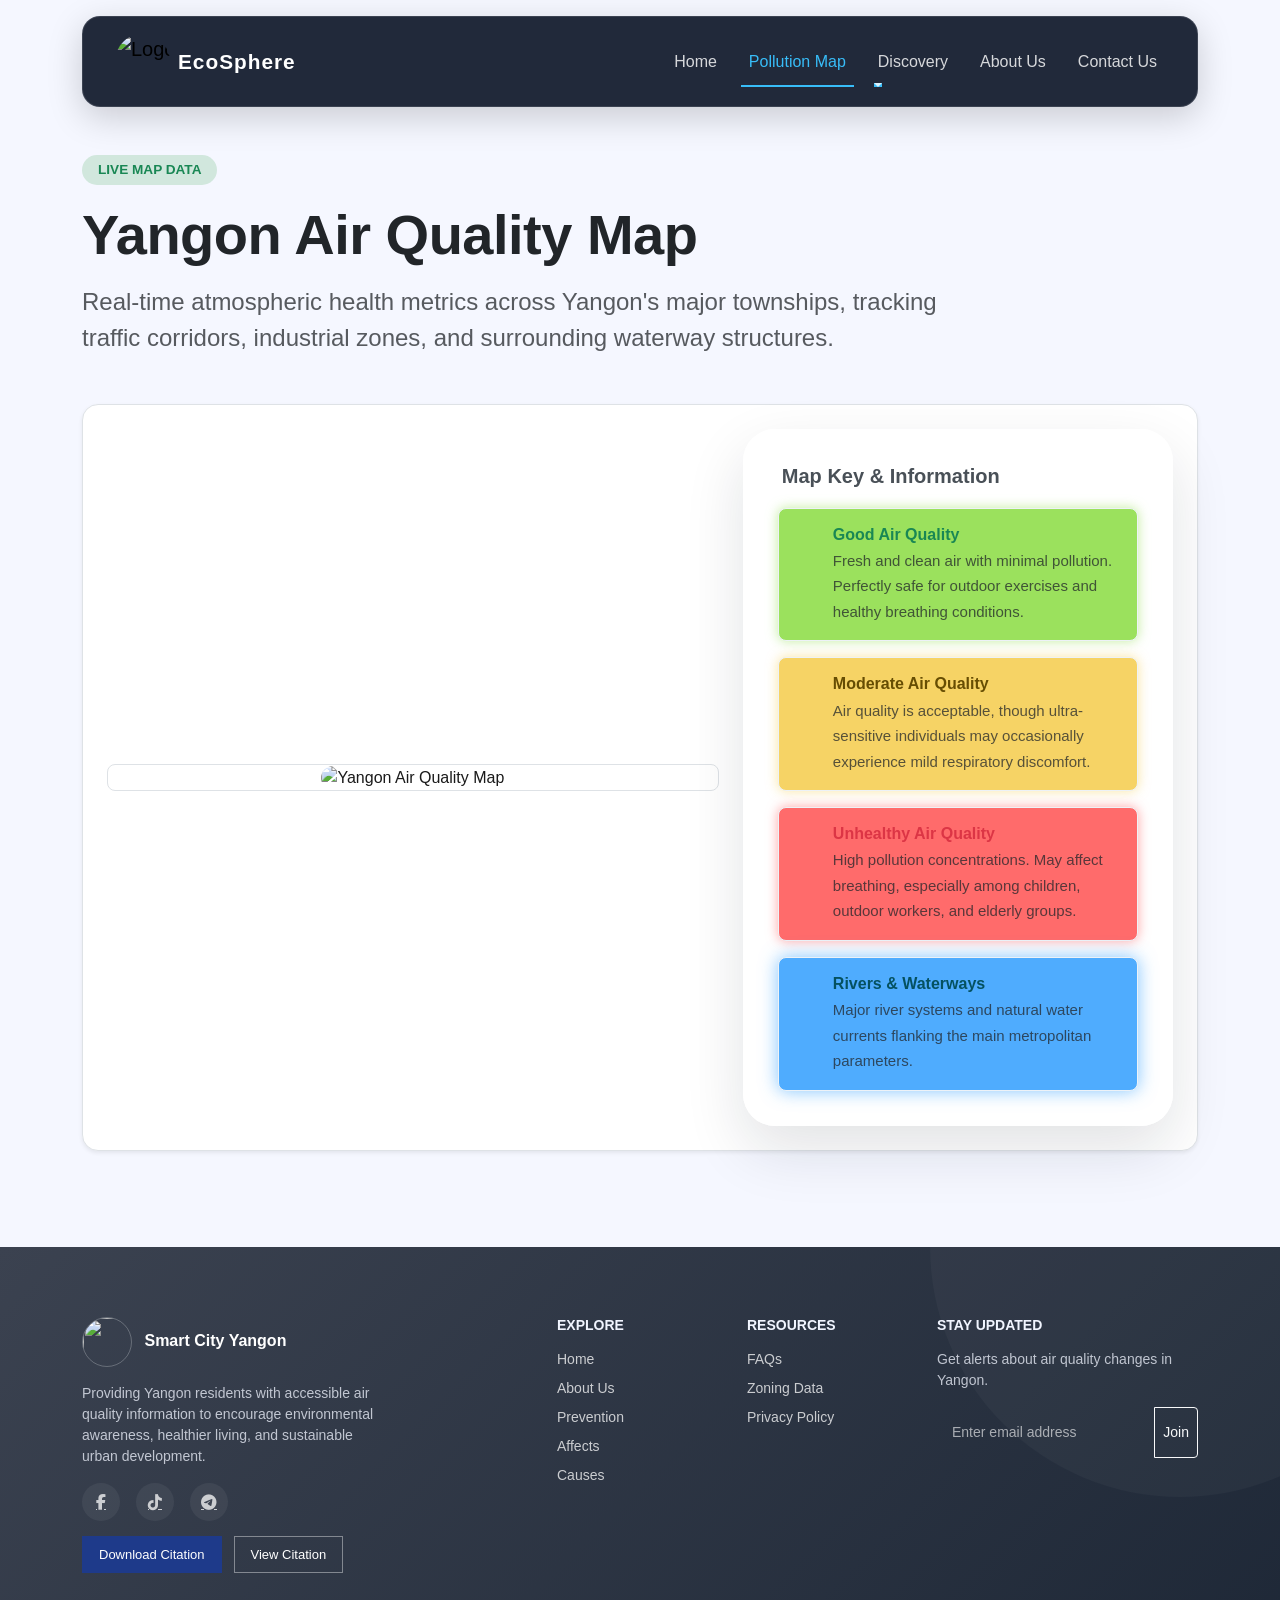
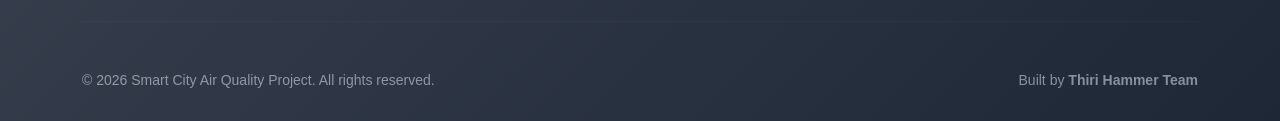
==== map.html @ 5e4a5c94 "Create map.html" ====
<!doctype html>
<html lang="en">
<head>
  <meta charset="UTF-8">
  <meta name="viewport" content="width=device-width, initial-scale=1.0">

  <title>Yangon Air Quality Map</title>

  <!-- Bootstrap CSS -->
  <link href="https://cdn.jsdelivr.net/npm/bootstrap@5.3.3/dist/css/bootstrap.min.css" rel="stylesheet">

  <!-- Font Awesome -->
  <link rel="stylesheet" href="https://cdnjs.cloudflare.com/ajax/libs/font-awesome/6.5.1/css/all.min.css">

  <!-- Your CSS -->
  <link rel="stylesheet" href="style.css">
</head>

<body>

<div class="container mt-3 nav-wrapper">
    <nav class="navbar navbar-expand-lg custom-nav">
        <div class="container-fluid">

            <!-- LOGO + NAME -->
            <a class="navbar-brand d-flex align-items-center gap-2" href="index.html">
                <img src="media/logo.jpg" class="rounded-logo" alt="Logo">
                <span class="brand-name">EcoSphere</span>
            </a>

            <!-- MOBILE BUTTON -->
            <button class="navbar-toggler border-0 shadow-none"
                    type="button"
                    data-bs-toggle="offcanvas"
                    data-bs-target="#mobileMenu">
                <span class="navbar-toggler-icon"></span>
            </button>

            <!-- DESKTOP MENU -->
            <div class="collapse navbar-collapse" id="desktopMenu">
                <ul class="navbar-nav ms-auto align-items-center gap-3">

                    <li class="nav-item">
                        <a class="nav-link" href="index.html">Home</a>
                    </li>

                    <li class="nav-item">
                        <a class="nav-link active" href="map.html">Pollution Map</a>
                    </li>

                    <li class="nav-item dropdown">
                        <a class="nav-link dropdown-toggle"
                           href="#"
                           role="button"
                           data-bs-toggle="dropdown">
                            Discovery
                        </a>

                        <ul class="dropdown-menu">
                            <li><a class="dropdown-item" href="causes.html">Causes</a></li>
                            <li><a class="dropdown-item" href="prevention.html">Prevention</a></li>
                            <li><a class="dropdown-item" href="affects.html">Affects</a></li>
                        </ul>
                    </li>

                    <li class="nav-item">
                        <a class="nav-link" href="about.html">About Us</a>
                    </li>

                    <li class="nav-item">
                        <a class="nav-link" href="contact.html">Contact Us</a>
                    </li>

                </ul>
            </div>
        </div>
    </nav>
</div>

<div class="offcanvas offcanvas-end"
     data-bs-scroll="true"
     tabindex="-1"
     id="mobileMenu"
     aria-labelledby="mobileMenuLabel">

    <!-- HEADER -->
    <div class="offcanvas-header">

        <div class="d-flex align-items-center gap-2">

            <img src="media/logo.jpg"
                 class="rounded-logo"
                 style="width:42px;height:42px;"
                 alt="Logo">

            <h5 class="offcanvas-title text-white mb-0"
                id="mobileMenuLabel">

                EcoSphere

            </h5>

        </div>

        <button type="button"
                class="btn-close btn-close-white shadow-none"
                data-bs-dismiss="offcanvas"
                aria-label="Close">
        </button>

    </div>

    <!-- BODY -->
    <div class="offcanvas-body">

        <ul class="navbar-nav gap-2">

            <li class="nav-item">
                <a class="nav-link" href="index.html">
                    Home
                </a>
            </li>

            <li class="nav-item">
                <a class="nav-link" href="map.html">
                    Pollution Map
                </a>
            </li>

            <!-- DROPDOWN -->
            <li class="nav-item dropdown">

                <a class="nav-link dropdown-toggle"
                   href="#"
                   role="button"
                   data-bs-toggle="dropdown"
                   data-bs-display="static"
                   aria-expanded="false">

                    Discovery

                </a>

                <ul class="dropdown-menu border-0 bg-transparent">

                    <li>
                        <a class="dropdown-item text-white-50"
                           href="causes.html">

                           Causes

                        </a>
                    </li>

                    <li>
                        <a class="dropdown-item text-white-50"
                           href="prevention.html">

                           Prevention

                        </a>
                    </li>

                    <li>
                        <a class="dropdown-item text-white-50"
                           href="affects.html">

                           Affects

                        </a>
                    </li>

                </ul>

            </li>

            <li class="nav-item">
                <a class="nav-link" href="about.html">
                    About Us
                </a>
            </li>

            <li class="nav-item">
                <a class="nav-link" href="contact.html">
                    Contact Us
                </a>
            </li>

        </ul>


    </div>

</div>

<section class="container py-5 fade-in-up">

  <!-- LEFT-ALIGNED & BIGGER PAGE TITLE ACCENTS -->
  <div class="text-start mb-5">
    <!-- Clean modern tracking status badge -->
    <span class="badge bg-success-subtle text-success px-3 py-2 rounded-pill mb-3 text-uppercase fw-semibold tracking-wider" style="font-size: 0.85rem;">
      Live Map Data
    </span>
    <!-- Font size increased using display-4 and extra bold classes -->
    <h1 class="fw-extrabold display-4 text-dark mb-3" style="letter-spacing: -0.5px;">
      Yangon Air Quality Map
    </h1>
    <!-- Text description size increased using fs-4 for high visual impact -->
    <p class="fs-4 text-muted" style="max-width: 900px; line-height: 1.5;">
      Real-time atmospheric health metrics across Yangon's major townships, tracking traffic corridors, industrial zones, and surrounding waterway structures.
    </p>
  </div>

  <!-- CONTAINER WRAPPER FOR MAP & LEGEND -->
  <div class="map-card-wrapper p-4 bg-white rounded-4 shadow-sm border">
    <div class="row align-items-center g-4">

      <!-- LEFT SIDE: MAP CONTAINER -->
      <div class="col-lg-7 text-center">
        <div class="image-map-container rounded-3 overflow-hidden border">
          <img src="media/MAP.jpg"
               usemap="#yangonmap"
               class="img-fluid map-image"
               alt="Yangon Air Quality Map">
        </div>
      </div>

      <!-- RIGHT SIDE: AQI STATUS CARDS -->
      <div class="col-lg-5">
        <div class="aqi-card-panel d-flex flex-column gap-3">
          
          <h5 class="fw-bold mb-1 text-dark-emphasis px-1">Map Key & Information</h5>
          
          <!-- GOOD STATUS CARD -->
          <div class="aqi-list-item good p-3 rounded-3 border d-flex gap-3">
            <span class="aqi-dot good-dot mt-1"></span>
            <div>
              <h6 class="fw-bold text-success mb-1">Good Air Quality</h6>
              <p class="mb-0 text-muted small">Fresh and clean air with minimal pollution. Perfectly safe for outdoor exercises and healthy breathing conditions.</p>
            </div>
          </div>

          <!-- MODERATE STATUS CARD -->
          <div class="aqi-list-item moderate p-3 rounded-3 border d-flex gap-3">
            <span class="aqi-dot moderate-dot mt-1"></span>
            <div>
              <h6 class="fw-bold text-warning-emphasis mb-1">Moderate Air Quality</h6>
              <p class="mb-0 text-muted small">Air quality is acceptable, though ultra-sensitive individuals may occasionally experience mild respiratory discomfort.</p>
            </div>
          </div>

          <!-- UNHEALTHY STATUS CARD -->
          <div class="aqi-list-item unhealthy p-3 rounded-3 border d-flex gap-3">
            <span class="aqi-dot unhealthy-dot mt-1"></span>
            <div>
              <h6 class="fw-bold text-danger mb-1">Unhealthy Air Quality</h6>
              <p class="mb-0 text-muted small">High pollution concentrations. May affect breathing, especially among children, outdoor workers, and elderly groups.</p>
            </div>
          </div>

          <!-- RIVERS / WATERWAYS STATUS CARD -->
          <div class="aqi-list-item water p-3 rounded-3 border d-flex gap-3">
            <span class="aqi-dot river-dot mt-1"></span>
            <div>
              <h6 class="fw-bold text-info-emphasis mb-1">Rivers & Waterways</h6>
              <p class="mb-0 text-muted small">Major river systems and natural water currents flanking the main metropolitan parameters.</p>
            </div>
          </div>

        </div>
      </div>

    </div>
  </div>

</section>
<footer id="footer" class="custom-footer mt-5">

<div class="container">

<div class="row gy-4">

<div class="col-lg-4 col-md-12 text-center text-lg-start">

<a class="navbar-brand d-block mb-3" href="index.html">

<img src="media/logo.jpg" class="rounded-logo border border-light border-opacity-25" style="width: 50px; height: 50px;">

<span class="ms-2 fw-bold text-white">Smart City Yangon</span>

</a>

<p class="small opacity-75 pe-lg-5">

Providing Yangon residents with accessible air quality information to encourage environmental awareness, healthier living, and sustainable urban development.

</p>

<div class="footer-socials d-flex gap-3 justify-content-center justify-content-lg-start mt-3">

<a href="https://www.facebook.com/share/181xZYCWML/?mibextid=wwXIfr" class="text-white opacity-75">
<i class="fa-brands fa-facebook-f"></i>
</a>

<a href="https://www.tiktok.com/@greenwaveprojectpbl?_r=1&_t=ZS-96brNTNGCgf" class="text-white opacity-75">
<i class="fa-brands fa-tiktok"></i>
</a>

<a href="https://web.telegram.org/k/" class="text-white opacity-75">
<i class="fa-brands fa-telegram"></i>
</a>

</div>

</div>



<div class="col-6 col-lg-2 offset-lg-1">

<h6 class="fw-bold mb-3 text-uppercase small">Explore</h6>

<ul class="list-unstyled small opacity-75">

<li class="mb-2"><a href="index.html" class="text-decoration-none text-white">Home</a></li>

<li class="mb-2"><a href="about.html" class="text-decoration-none text-white">About Us</a></li>

<li class="mb-2"><a href="prevention.html" class="text-decoration-none text-white">Prevention</a></li>

<li class="mb-2"><a href="affects.html" class="text-decoration-none text-white">Affects</a></li>

<li class="mb-2"><a href="causes.html" class="text-decoration-none text-white">Causes</a></li>

</ul>

</div>



<div class="col-6 col-lg-2">

<h6 class="fw-bold mb-3 text-uppercase small">Resources</h6>

<ul class="list-unstyled small opacity-75">

<li class="mb-2"><a href="faqs.html" class="text-decoration-none text-white">FAQs</a></li>

<li class="mb-2"><a href="map.html" class="text-decoration-none text-white">Zoning Data</a></li>

<li class="mb-2"><a href="privacy.html" class="text-decoration-none text-white">Privacy Policy</a></li>

</ul>

</div>



<div class="col-lg-3 col-md-12">

<h6 class="fw-bold mb-3 text-uppercase small">Stay Updated</h6>

<p class="small opacity-75">Get alerts about air quality changes in Yangon.</p>


<form action="contact.html" method="GET">

<div class="input-group mb-3">

<input type="email"

name="userEmail"

class="form-control form-control-sm bg-transparent border-light border-opacity-25 text-white"

placeholder="Enter email address"

required>

<button class="btn btn-outline-light btn-sm" type="submit">Join</button>

</div>

</form>

</div>

</div>

<div class="citation-container">
    <!-- Option 1: Forces the file to download -->
    <a href="media/Document 1.docx" download class="btn-citation download-btn">
        Download Citation
    </a>
    
    <!-- Option 2: Opens the file to view online -->
    <a href="https://edusn-my.sharepoint.com/:w:/g/personal/thirihaymann_edusnschool_co_uk/IQCx-lve096ISLrrx7c4MkwNATe3js4er93nj6ka3yqateQ?e=VedTvq" target="_blank" class="btn-citation view-btn">
        View Citation
    </a>
</div>

<hr class="my-5 border-light border-opacity-10">



<div class="row align-items-center">

<div class="col-md-6 text-center text-md-start">

<p class="small mb-0 opacity-50">© 2026 Smart City Air Quality Project. All rights reserved.</p>

</div>

<div class="col-md-6 text-center text-md-end">

<p class="small mb-0 opacity-50">Built by <span class="fw-bold">Thiri Hammer Team</span></p>

</div>

</div>

</div>

</footer>
<script src="https://cdn.jsdelivr.net/npm/bootstrap@5.3.3/dist/js/bootstrap.bundle.min.js"></script>

</body>
</html>
---- style.css ----
*{
    margin:0;
    padding:0;
    box-sizing:border-box;
}

html{
    scroll-behavior:smooth;
}

body{
    background:
    radial-gradient(circle at top right, rgba(82,120,255,0.12), transparent 30%),
    radial-gradient(circle at bottom left, rgba(77,255,160,0.08), transparent 30%),
    #dfe9f3;

    font-family:'Poppins',sans-serif;
    color:#1A1A1A;
    overflow-x:hidden;
    position:relative;
}

body::before{
    content:'';
    position:fixed;
    inset:0;
    background:url('https://www.transparenttextures.com/patterns/foggy-birds.png');
    opacity:0.12;
    pointer-events:none;
    z-index:-1;
}

section{
    padding:80px 0;
}


.rounded-logo{
    width:60px;
    height:60px;
    border-radius:50%;
    object-fit:cover;
}

.custom-nav{
    background:rgba(42,48,60,0.78);
    backdrop-filter:blur(18px);
    border-radius:20px;
    padding:12px 24px;
    border:1px solid rgba(255,255,255,0.08);

    position:sticky;
    top:15px;
    z-index:999;

    box-shadow:0 10px 40px rgba(0,0,0,0.12);
}

.custom-nav .nav-link{
    color:#f1f5ff;
    font-weight:500;
    transition:0.3s;
}

.custom-nav .nav-link:hover{
    color:#9cc9ff;
}

.custom-nav .nav-link.active{
    color:white;
}

.navbar-toggler{
    background:white;
    border-radius:10px;
    padding:8px 12px;
}

.offcanvas{
    background:#232b36;
    color:white;
}

.dropdown-menu{
    background:rgba(6, 7, 49, 0.685);
    border:none;
    border-radius:18px;
    padding:10px;
    box-shadow:0 15px 40px rgb(3, 18, 49);
}

.dropdown-item{
    border-radius:12px;
    padding:10px 15px;
    transition:0.3s;
}

.dropdown-item:hover{
    background:darkblue;
}


.hero-split{
    min-height:90vh;
    display:flex;
    align-items:center;
}

.hero-content-area h1{
    font-size:4.5rem;
    line-height:1.1;
    color:#1d2736;
}

.hero-content-area .lead{
    font-size:1.1rem;
}

.hero-image-wrapper{
    position:relative;
}

.hero-image-wrapper::before{
    content:'';
    position:absolute;
    inset:-20px;
    background:linear-gradient(135deg,#0d3664,#5B5E73);
    border-radius:40px;
    filter:blur(50px);
    opacity:0.25;
    z-index:-1;
}

.thiri{
    border-radius:35px;
    box-shadow:0 25px 60px rgba(0,0,0,0.18);
    transition:0.5s ease;
}

.thiri:hover{
    transform:translateY(-8px) scale(1.02);
}

.hero-icons i{
    background:white;
    padding:15px;
    border-radius:50%;
    font-size:1.3rem;
    box-shadow:0 10px 25px rgba(0,0,0,0.08);
    transition:0.3s;
}

.hero-icons i:hover{
    transform:translateY(-8px);
    color:#0d3664;
}


.btn-dark-green,
.btn-green{
    background:linear-gradient(135deg,#0d3664,#1759a3);
    color:white;
    border:none;
    border-radius:50px;
    padding:13px 35px;
    font-weight:600;
    transition:0.3s;
}

.btn-dark-green:hover,
.btn-green:hover{
    transform:translateY(-4px);
    box-shadow:0 12px 25px rgba(13,54,100,0.3);
    color:white;
}


.inspo-card,
.aesthetic-card,
.custom-card,
.measure-card{
    background:rgba(255,255,255,0.78);
    backdrop-filter:blur(15px);
    border-radius:30px;
    overflow:hidden;
    transition:0.4s ease;
    height:100%;
    border:1px solid rgba(255,255,255,0.2);
}

.inspo-card:hover,
.aesthetic-card:hover,
.custom-card:hover,
.measure-card:hover{
    transform:translateY(-10px);
    box-shadow:0 20px 50px rgba(0,0,0,0.12);
}

.inspo-card img,
.card-img-top,
.measure-card img{
    width:100%;
    height:260px;
    object-fit:cover;
}


.card-img-container{
    overflow:hidden;
    height:240px;
    position:relative;
}

.card-img-container img{
    width:100%;
    height:100%;
    object-fit:cover;
    transition:0.5s;
}

.card-hover-effect:hover img{
    transform:scale(1.08);
}

.card-badge{
    position:absolute;
    top:15px;
    left:15px;
    background:#0d3664;
    color:white;
    padding:7px 16px;
    border-radius:50px;
    font-size:0.8rem;
}

.theme-card-featured{
    background:linear-gradient(135deg,#3f4655,#0d3664);
    color:white;
    border-radius:35px;
}

.feature-icon-box{
    width:90px;
    height:90px;
    border-radius:50%;
    background:rgba(255,255,255,0.1);
    display:flex;
    align-items:center;
    justify-content:center;
    backdrop-filter:blur(10px);
}


.team-section{

    background-size:cover;
    background-position:center;
    border-radius:40px;
    margin:40px;
}

.team-split-wrapper{
    display:grid;
    grid-template-columns:1fr 1fr;
    gap:30px;
}

.team-pair{
    padding:40px 20px;
    border-radius:35px;
}

.pair-grey{
    background:rgba(255,255,255,0.08);
}

.pair-blue{
    background:rgba(13,54,100,0.35);
}

.team-member{
    transition:0.3s;
}

.team-member:hover{
    transform:translateY(-10px);
}



.member-img{
    width:180px;
    height:180px;
    border-radius:50%;
    object-fit:cover;
    margin-bottom:20px;
    border:5px solid rgba(255,255,255,0.2);
    box-shadow:0 15px 30px rgba(0,0,0,0.25);
}


.hero{
    text-align:center;
    padding:130px 20px;
    background-size:cover;
    background-position:center;
    color:rgb(0, 0, 0);
}

.hero h1{
    font-size:4rem;
    font-weight:700;
}

.contact-box{
    margin-top:-90px;
}

.contact-box .container{
    background:rgba(255,255,255,0.85);
    backdrop-filter:blur(18px);
    padding:50px;
    border-radius:40px;
    box-shadow:0 20px 50px rgba(0,0,0,0.1);
}

.form-control{
    border:none;
    border-radius:18px;
    padding:15px;
    background:#f5f7fb;
}

.form-control:focus{
    box-shadow:0 0 0 3px rgba(13,54,100,0.12);
}

.newsletter,
.info-card{
    background:#1f2734;
    color:white;
    border-radius:30px;
    padding:30px;
    height:100%;
}


.modal-content{
    border:none;
    backdrop-filter:blur(15px);
    background:rgba(255,255,255,0.9);
}


.custom-footer{
    background:linear-gradient(135deg,#3b4250,#1d2736);
    color:#f1f5ff;
    padding:70px 0 30px;
    position:relative;
    overflow:hidden;
}

.custom-footer::before{
    content:'';
    position:absolute;
    width:500px;
    height:500px;
    background:rgba(255,255,255,0.03);
    border-radius:50%;
    top:-250px;
    right:-150px;
}

.custom-footer a{
    transition:0.3s;
}

.custom-footer a:hover{
    opacity:1 ;
    color:#9cc9ff;
}

/* =========================
   FOOTER LINK HOVER
========================= */

.custom-footer a {
  transition: all 0.3s ease;
}

.custom-footer a:hover {
  color: #8fd19e !important;
  opacity: 1 !important;
  transform: translateX(3px);
}

/* =========================
   SOCIAL ICON HOVER
========================= */

.footer-socials a {
  width: 38px;
  height: 38px;
  border-radius: 50%;
  display: flex;
  align-items: center;
  justify-content: center;
  background: rgba(255,255,255,0.08);
  transition: 0.3s ease;
}

.footer-socials a:hover {
  background: #198754;
  color: white !important;
  transform: translateY(-3px);
}

/* =========================
   EMAIL INPUT STYLING
========================= */

.custom-footer input.form-control {
  color: white !important;
  background: transparent;
}

.custom-footer input.form-control::placeholder {
  color: rgba(255,255,255,0.6);
}

.custom-footer input.form-control:focus {
  background: rgba(255,255,255,0.05);
  color: white !important;
  border-color: #198754;
  box-shadow: none;
}

/* =========================
   JOIN BUTTON HOVER
========================= */

.custom-footer .btn-outline-light {
  transition: 0.3s ease;
}

.custom-footer .btn-outline-light:hover {
  background: #198754;
  border-color: #198754;
  color: white;
}

.accordion-button{
    box-shadow:none ;
}

.accordion-button:not(.collapsed){
    background:#0d3664;
    color:rgb(15, 12, 165);
}


.tracking-widest{
    letter-spacing:4px;
    font-size:0.8rem;
    text-transform:uppercase;
}


@media(max-width:991px){

    .hero-content-area h1{
        font-size:3rem;
    }

    .team-split-wrapper{
        grid-template-columns:1fr;
    }

    .hero h1{
        font-size:2.8rem;
    }

    .team-section{
        margin:15px;
    }

    .contact-box .container{
        padding:30px;
    }
}

@media(max-width:768px){

    section{
        padding:60px 0;
    }

    .hero{
        padding:100px 20px;
    }

    .member-img{
        width:140px;
        height:140px;
    }

    .thiri{
        margin-top:30px;
    }
}

.custom-nav {
    position: sticky;
    top: 15px;
    z-index: 999;
    backdrop-filter: blur(14px);
}

.nav-link {
    position: relative;
}

.nav-link::after {
    content: '';
    position: absolute;
    left: 0;
    bottom: -4px;
    width: 0%;
    height: 2px;
    background: #9ad0ff;
    transition: 0.3s;
}

.nav-link:hover::after,
.nav-link.active::after {
    width: 100%;
}

body {
    background:
    radial-gradient(circle at top right, rgba(120,160,255,0.15), transparent 30%),
    radial-gradient(circle at bottom left, rgba(70,70,90,0.2), transparent 35%),
    #dfe9f3;
}
/* --- OFFCANVAS FIXES --- */


.offcanvas {
    background-color: #232b36 !important; 
    color: white !important;
    width: 300px !important;
    top: 0 !important;
    height: 100vh !important;
}

/* Ensure the 'Menu' title and links show up correctly */
.offcanvas-header {
    border-bottom: 1px solid rgba(255,255,255,0.1);
    padding: 20px;
}

.offcanvas-body .navbar-nav {
    flex-direction: column !important;
    align-items: flex-start !important; 
    gap: 15px;
}

.offcanvas-body .nav-link {
    color: white !important;
    width: 100%;
    padding: 10px 0 !important;
    border-bottom: 1px solid rgba(255,255,255,0.05);
}

@media (max-width: 991px) {
    .nav-link::after {
        display: none !important;
    }
}

/* Helper extensions for the enlarged title section */
.fw-extrabold {
    font-weight: 900 !important;
}

.letter-spacing-tight {
    letter-spacing: -0.03em; /* Snaps the bold headings closer together for a premium layout look */
}

/* Keeps your previous timeline/image rules completely intact below */
.fw-black { font-weight: 800 !important; }
.tracking-widest { letter-spacing: 0.15em; font-size: 0.7rem; }
.text-orange { color: #fd7e14 !important; }
.dot-warning { color: #ffc107; background-color: #ffc107; }
.dot-orange { color: #fd7e14; background-color: #fd7e14; }
.dot-danger { color: #dc3545; background-color: #dc3545; }
.object-fit-cover { object-fit: cover; }

.biological-timeline::before {
    content: '';
    position: absolute;
    top: 5px;
    left: 2px;
    height: calc(100% - 25px);
    width: 2px;
    background-color: #dee2e6;
    z-index: 1;
}
.timeline-event { padding-left: 20px; }
.event-dot {
    position: absolute;
    left: -19px;
    top: 4px;
    width: 12px;
    height: 12px;
    border-radius: 50%;
    border: 2px solid #ffffff;
    box-shadow: 0 0 0 2px currentColor;
    z-index: 3;
}
.transform-hover { transition: transform 0.4s cubic-bezier(0.165, 0.84, 0.44, 1), box-shadow 0.4s ease; }
.transform-hover:hover { transform: translateY(-6px); box-shadow: 0 20px 30px rgba(0, 0, 0, 0.12) !important; }
.mt-1\.5 { margin-top: 0.375rem !important; }


.solution-spy{
    top:120px;
}

.solution-spy .list-group-item{
    border:none;
    border-radius:18px;
    margin-bottom:10px;
    background:rgba(255,255,255,0.7);
    backdrop-filter:blur(12px);
    font-weight:600;
}

.solution-spy .active{
    background:#0d3664 !important;
    color:white !important;
}

.solution-card{
    border-radius:35px;
    overflow:hidden;
    background:rgba(255,255,255,0.82);
    backdrop-filter:blur(16px);
}

.solution-image{
    height:350px;
    object-fit:cover;
}

.solution-section{
    scroll-margin-top:140px;
}

.mini-box{
    background:#f8fbff;
    border-radius:25px;
    padding:30px;
    transition:0.4s;
    border:1px solid rgba(0,0,0,0.05);
}

.mini-box:hover{
    transform:translateY(-8px);
    box-shadow:0 20px 40px rgba(0,0,0,0.08);
}

.modal-xl{
    max-width:1200px;
}

.modal-content{
    border-radius:35px;
}

.list-group-item{
    transition:0.3s;
}

.list-group-item:hover{
    transform:translateX(5px);
}

*{
  margin:0;
  padding:0;
  box-sizing:border-box;
}

body{
  font-family: "Inter", sans-serif;
  background:#f5f7ff;
}

.team-section{
  padding:100px 8%;
  background:
  radial-gradient(circle at top left, rgba(123,92,255,0.15), transparent 35%),
  linear-gradient(135deg,#f8f9ff,#eef2ff);
}

.team-header{
  text-align:center;
  margin-bottom:60px;
}

.team-label{
  display:inline-block;
  padding:8px 18px;
  border-radius:999px;
  background:#e9e7ff;
  color:#6c4dff;
  font-weight:700;
  font-size:14px;
  margin-bottom:18px;
}

.team-header h2{
  font-size:clamp(2rem,5vw,4rem);
  color:#151515;
  font-weight:800;
}

.team-grid{
  display:grid;
  grid-template-columns:repeat(auto-fit,minmax(250px,1fr));
  gap:30px;
}

.team-card{
  position:relative;
  overflow:hidden;
  border-radius:30px;
  padding:35px 25px;
  text-align:center;
  background:rgba(255,255,255,0.75);
  backdrop-filter:blur(18px);
  border:1px solid rgba(255,255,255,0.7);
  box-shadow:0 15px 50px rgba(0,0,0,0.08);
  transition:0.4s ease;
}

.team-card:hover{
  transform:translateY(-10px) scale(1.02);
  box-shadow:0 25px 60px rgba(91,108,255,0.18);
}

.team-card::before{
  content:"";
  position:absolute;
  inset:0;
  background:linear-gradient(
    135deg,
    rgba(108,77,255,0.18),
    transparent 60%
  );
  opacity:0;
  transition:0.4s ease;
}

.team-card:hover::before{
  opacity:1;
}

.team-img{
  width:150px;
  height:150px;
  margin:0 auto 25px;
  padding:5px;
  border-radius:50%;
  background:linear-gradient(135deg,#140955,#110957);
  position:relative;
  z-index:2;
}

.team-img img{
  width:100%;
  height:100%;
  object-fit:cover;
  border-radius:50%;
  border:5px solid white;
}

.team-card h3{
  position:relative;
  z-index:2;
  color:#222;
  font-size:1.2rem;
  font-weight:700;
}

/* ===== NAVBAR FIX ONLY ===== */

.nav-wrapper {
    position: sticky;
    top: 15px;
    z-index: 1050;
}

.custom-nav {
    background: rgba(15, 23, 42, 0.92);
    backdrop-filter: blur(14px);
    -webkit-backdrop-filter: blur(14px);
    border-radius: 18px;
    padding: 12px 20px;
    border: 1px solid rgba(255,255,255,0.12);
    box-shadow: 0 10px 35px rgba(0,0,0,0.18);
    transition: 0.3s ease;
}

/* navbar changes when scrolling */
.custom-nav.nav-scrolled {
    top: 0;
    border-radius: 0 0 18px 18px;
    padding: 8px 18px;
    background: rgba(15, 23, 42, 0.98);
    box-shadow: 0 15px 45px rgba(0,0,0,0.28);
}

.rounded-logo {
    width: 55px;
    height: 55px;
    object-fit: cover;
    border-radius: 50%;
}

.brand-name {
    color: white;
    font-size: 1.3rem;
    font-weight: 700;
    letter-spacing: 1px;
}

.custom-nav .nav-link {
    color: rgba(255,255,255,0.82) !important;
    font-weight: 500;
    position: relative;
    transition: 0.3s ease;
}

.custom-nav .nav-link:hover,
.custom-nav .nav-link.active {
    color: #38bdf8 !important;
}

.custom-nav .nav-link::after {
    content: "";
    position: absolute;
    left: 0;
    bottom: -5px;
    width: 0;
    height: 2px;
    background: #38bdf8;
    transition: 0.3s ease;
}

.custom-nav .nav-link:hover::after,
.custom-nav .nav-link.active::after {
    width: 100%;
}

/* toggler */
.navbar-toggler {
    background: rgba(255,255,255,0.95);
    border-radius: 10px;
    padding: 8px 12px;
}

/* desktop dropdown */
.custom-nav .dropdown-menu {
    background: #1e293b;
    border: none;
    border-radius: 15px;
    padding: 10px;
    margin-top: 12px;
    box-shadow: 0 15px 35px rgba(0,0,0,0.25);
}

.custom-nav .dropdown-item {
    color: rgba(255,255,255,0.82);
    border-radius: 10px;
    padding: 10px 14px;
    transition: 0.3s;
}

.custom-nav .dropdown-item:hover {
    background: #38bdf8;
    color: white;
}

@media (max-width: 991px) {
    .custom-nav .nav-link::after {
        display: none;
    }

    .brand-name {
        font-size: 1.1rem;
    }

    .rounded-logo {
        width: 48px;
        height: 48px;
    }
}

/* =========================
   OFFCANVAS
========================= */

.offcanvas{
    background:linear-gradient(180deg,#13122e,#13122e);
    border-left:1px solid rgba(255,255,255,0.08);
    width:320px !important;
    color:white;
}

.offcanvas-header{
    padding:24px;
    border-bottom:1px solid rgba(255,255,255,0.08);
}

.offcanvas-body{
    padding:24px;
}

/* NAV LINKS */

.offcanvas .nav-link{
    color:rgba(255,255,255,0.82);
    font-weight:500;
    padding:12px 0;
    transition:0.3s ease;
}

.offcanvas .nav-link:hover{
    color:#092164;
    transform:translateX(5px);
}

/* DROPDOWN */

.offcanvas .dropdown-menu{
    position:static !important;
    transform:none !important;
    display:none;
    background:transparent;
    padding-left:14px;
}

.offcanvas .dropdown-menu.show{
    display:block;
}

.offcanvas .dropdown-item{
    padding:10px 0;
    transition:0.3s ease;
}

.offcanvas .dropdown-item:hover{
    color:white !important;
    background:transparent;
    transform:translateX(4px);
}

/* CARD */

.mobile-menu-card{
    margin-top:30px;
    padding:24px;
    border-radius:24px;
    background:rgba(255,255,255,0.06);
    backdrop-filter:blur(14px);
    border:1px solid rgba(255,255,255,0.08);
}

.mobile-menu-card h6{
    font-weight:700;
    margin-bottom:12px;
}

.mobile-menu-card p{
    color:rgba(255,255,255,0.7);
    line-height:1.7;
    font-size:14px;
    margin-bottom:18px;
}

.offcanvas {
  z-index: 2000 !important;
}

.offcanvas-backdrop {
  z-index: 1999 !important;
}

.nav-wrapper,
.custom-nav {
  z-index: 1000;
}

/* =========================
   MAP SECTION
========================= */

.map-container{
    padding:40px 0;
}

.map-image{
    width:100%;
    max-width:760px;
    border-radius:30px;
    transition:0.4s ease;
}

.map-image:hover{
    transform:scale(1.01);
}

/* =========================
   AQI PANEL
========================= */

.aqi-card-panel {
  background: rgba(255, 255, 255, 0.78);
  backdrop-filter: blur(18px);
  border: 1px solid rgba(255, 255, 255, 0.85);
  border-radius: 32px;
  padding: 34px;
  box-shadow: 0 24px 60px rgba(15, 23, 42, 0.12);
}

.aqi-card-panel h2 {
  font-weight: 800;
  margin-bottom: 18px;
  color: #18202b;
}

.aqi-intro {
  color: #6c7584;
  line-height: 1.8;
  margin-bottom: 28px;
}

.aqi-list-item {
  display: flex;
  gap: 18px;
  padding: 22px 0;
  border-bottom: 1px solid rgba(15, 23, 42, 0.1);
  transition: 0.3s ease;
}

.aqi-list-item:hover {
  transform: translateX(6px);
}

.aqi-list-item.last {
  border-bottom: 0;
}

.aqi-list-item h5 {
  font-weight: 800;
  margin-bottom: 8px;
  color: #1b1f24;
}

.aqi-list-item p {
  margin: 0;
  color: #6c7584;
  line-height: 1.7;
  font-size: 15px;
}

.aqi-dot {
  width: 22px;
  height: 22px;
  border-radius: 50%;
  flex-shrink: 0;
  margin-top: 4px;
}

.good {
  background: #9be15d;
  box-shadow: 0 0 18px rgba(155, 225, 93, 0.7);
}

.moderate {
  background: #ffd65a;
  box-shadow: 0 0 18px rgba(255, 214, 90, 0.7);
}

.unhealthy {
  background: #ff6464;
  box-shadow: 0 0 18px rgba(255, 100, 100, 0.7);
}

.water {
  background: #4facfe;
  box-shadow: 0 0 18px rgba(79, 172, 254, 0.7);
}
/* =========================
   COLOR CIRCLES
========================= */

.color{
    width:22px;
    height:22px;
    border-radius:50%;
    flex-shrink:0;
    margin-top:6px;
}

/* AQI COLORS */

.good{
    background:#9be15d;
    box-shadow:0 0 12px rgba(155,225,93,0.6);
}

.moderate{
    background:#f6d365;
    box-shadow:0 0 12px rgba(246,211,101,0.6);
}

.unhealthy{
    background:#ff6b6b;
    box-shadow:0 0 12px rgba(255,107,107,0.6);
}

.river{
    background:#4facfe;
    box-shadow:0 0 12px rgba(79,172,254,0.6);
}

/* =========================
   PAGE HERO
========================= */

.page-hero{
    max-width:850px;
    margin:0 auto 60px;
}

.section-badge{
    display:inline-block;
    padding:10px 22px;
    border-radius:50px;
    background:rgba(25,135,84,0.12);
    color:#198754;
    font-weight:700;
    margin-bottom:22px;
    letter-spacing:0.5px;
}

.page-hero h1{
    font-size:clamp(2.5rem,5vw,4.5rem);
    font-weight:800;
    margin-bottom:18px;
    color:#132018;
}

.page-hero p{
    color:#6c757d;
    line-height:1.9;
    font-size:1.1rem;
}


/* =========================
   PRIVACY POLICY
========================= */

.policy-grid{
    display:grid;
    grid-template-columns:repeat(2,1fr);
    gap:28px;
}

.policy-card{
    background:linear-gradient(145deg,#ffffff,#f4fbf7);
    border-radius:28px;
    padding:34px;
    border:1px solid rgba(26, 52, 138, 0.1);
    box-shadow:0 16px 40px rgba(15,23,42,0.08);
    transition:0.35s ease;
    overflow:hidden;
    position:relative;
}

.policy-card::before{
    content:"";
    position:absolute;
    width:140px;
    height:140px;
    background:rgba(10, 32, 78, 0.05);
    border-radius:50%;
    top:-40px;
    right:-40px;
}

.policy-card:hover{
    transform:translateY(-8px);
    box-shadow:0 24px 60px rgba(15,23,42,0.12);
}

.policy-card i{
    width:58px;
    height:58px;
    border-radius:18px;
    display:flex;
    align-items:center;
    justify-content:center;
    background:#0b073a;
    color:white;
    font-size:22px;
    margin-bottom:24px;
    box-shadow:0 8px 20px rgba(16, 7, 100, 0.3);
}

.policy-card h4{
    font-weight:800;
    margin-bottom:14px;
    color:#131620;
}

.policy-card p{
    color:#6c757d;
    line-height:1.9;
    margin:0;
}

/* =========================
   POLICY NOTE
========================= */

.policy-note{
    margin-top:45px;
    padding:42px;
    border-radius:32px;
    background:linear-gradient(135deg,#101529,#182338);
    color:white;
    position:relative;
    overflow:hidden;
}

.policy-note::before{
    content:"";
    position:absolute;
    width:240px;
    height:240px;
    border-radius:50%;
    background:rgba(255, 255, 255, 0.04);
    top:-80px;
    right:-80px;
}

.policy-note h3{
    font-weight:800;
    margin-bottom:16px;
    position:relative;
    z-index:2;
}

.policy-note p{
    opacity:0.82;
    line-height:1.9;
    margin:0;
    position:relative;
    z-index:2;
}

/* =========================
   MOBILE
========================= */

@media(max-width:768px){

    .policy-grid{
        grid-template-columns:1fr;
    }

    .policy-card{
        padding:28px;
    }

    .policy-note{
        padding:30px;
    }

    .faq-card{
        padding:0 22px;
    }

    .page-hero{
        margin-bottom:40px;
    }

}

/* Aligns both buttons side-by-side with a gap */
.citation-container {
    display: flex;
    gap: 12px;
    margin-top: 15px; 
}

/* Base button styles matching your site's sharp aesthetic */
.btn-citation {
    display: inline-block;
    padding: 8px 16px;
    font-family: inherit;
    font-size: 13px;
    font-weight: 500;
    text-decoration: none;
    border: 1px solid #1e3a8a;
    transition: all 0.2s ease;
}

/* Download Button (Solid Dark Blue) */
.download-btn {
    color: #ffffff !important;
    background-color: #1e3a8a;
}

.download-btn:hover {
    background-color: transparent;
    border-color: #ffffff;
}

/* View Button (Transparent / Outline style) */
.view-btn {
    color: #ffffff !important;
    background-color: transparent;
    border-color: rgba(255, 255, 255, 0.4); /* Subtle white border */
}

.view-btn:hover {
    border-color: #ffffff;
    background-color: rgba(255, 255, 255, 0.1); /* Light highlight on hover */
}

/* Animation: Slide up on load */
.fade-in-up {
    animation: fadeInUp 0.8s ease-out forwards;
    opacity: 0;
}

@keyframes fadeInUp {
    from {
        opacity: 0;
        transform: translateY(30px);
    }
    to {
        opacity: 1;
        transform: translateY(0);
    }
}

/* Enhancements for map section */
.map-card-wrapper { 
    background: #ffffff; 
    border: 1px solid #e2e8f0; 
    transition: box-shadow 0.3s ease; 
}
.map-card-wrapper:hover { 
    box-shadow: 0 10px 30px rgba(0,0,0,0.08); 
}

/* Hover effect for legend cards */
.aqi-list-item { 
    transition: all 0.3s ease; 
    border: 1px solid #edf2f7 !important; 
}
.aqi-list-item:hover { 
    transform: translateX(5px); 
    background: #fdfdfd;
    border-color: #cbd5e0 !important; 
}
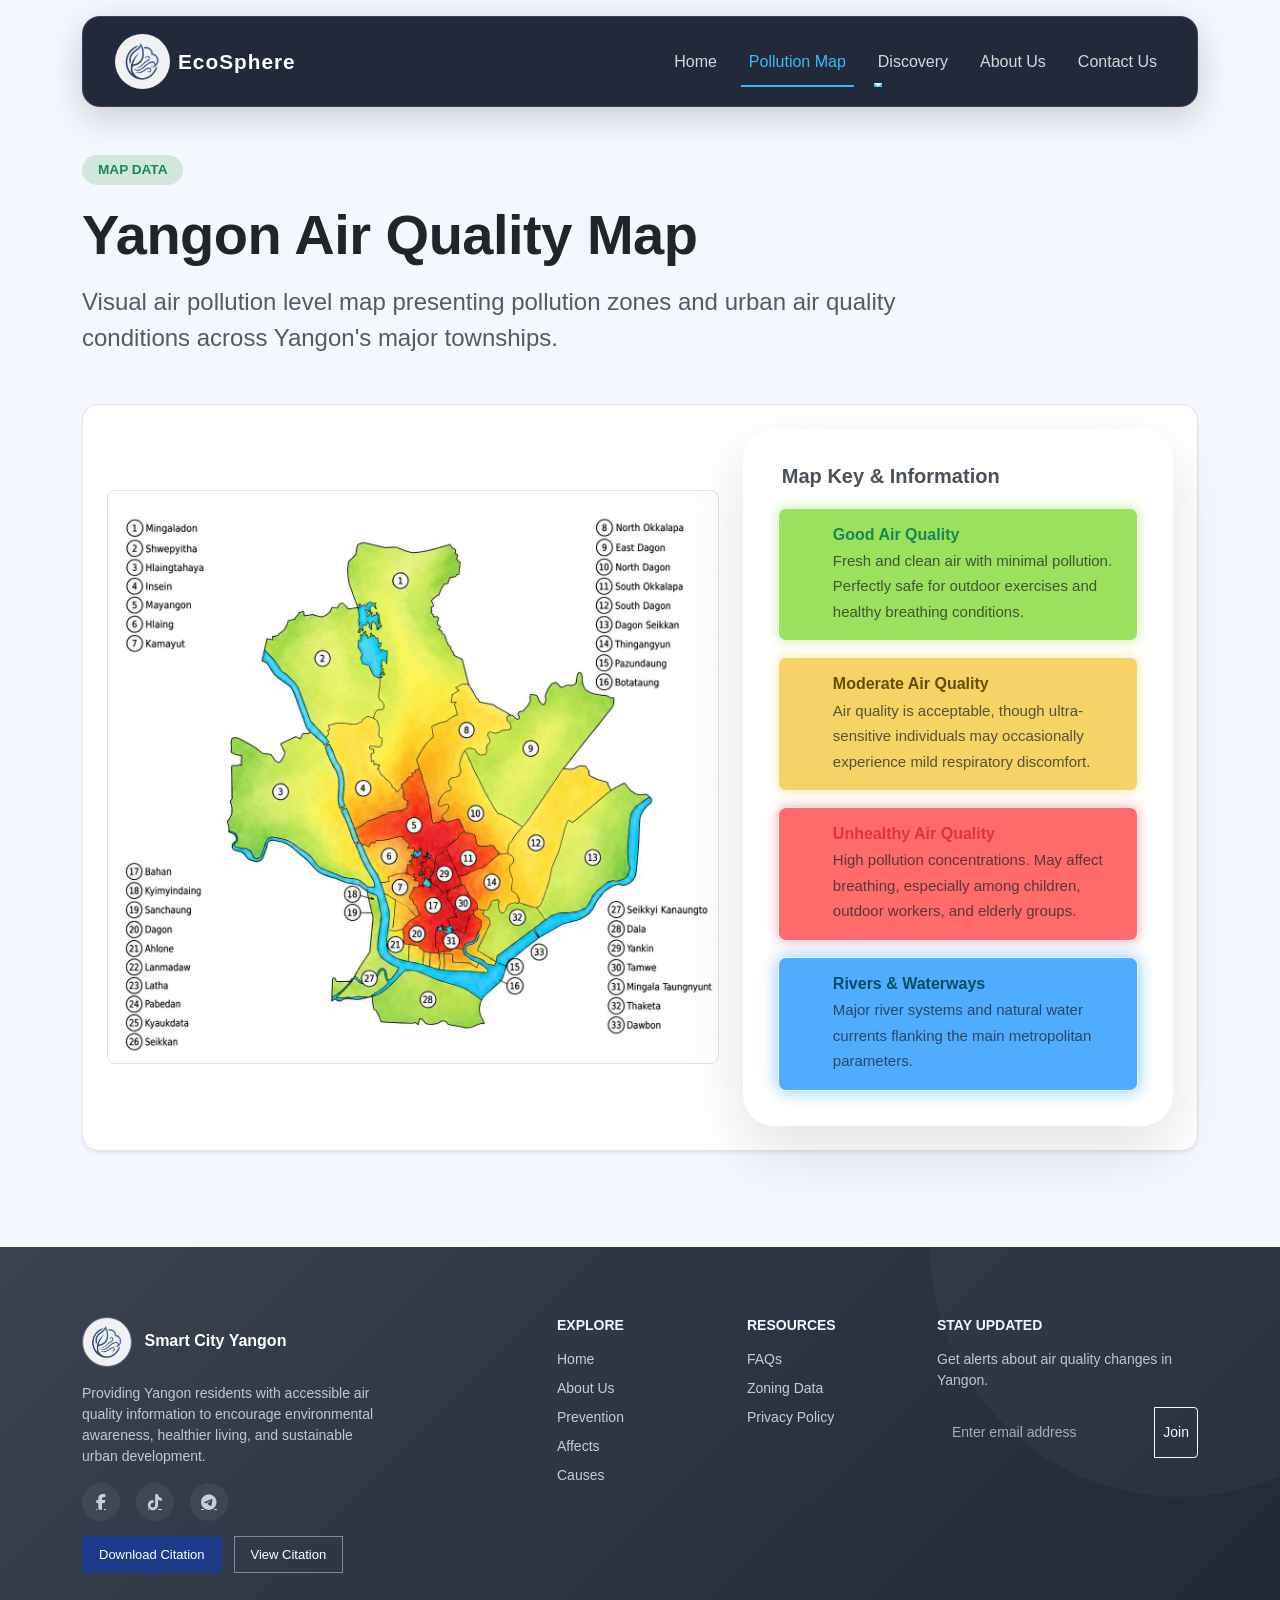
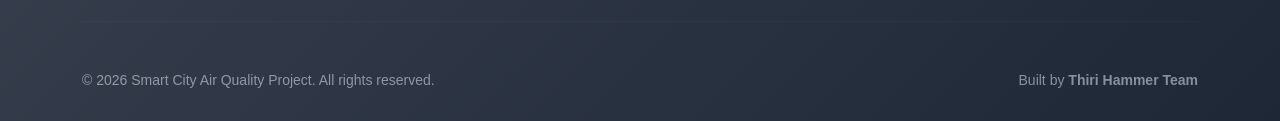
==== commit d2e20db7: "Update map.html" ====
--- a/map.html
+++ b/map.html
@@ -199,7 +199,7 @@
   <div class="text-start mb-5">
     <!-- Clean modern tracking status badge -->
     <span class="badge bg-success-subtle text-success px-3 py-2 rounded-pill mb-3 text-uppercase fw-semibold tracking-wider" style="font-size: 0.85rem;">
-      Live Map Data
+      Map Data
     </span>
     <!-- Font size increased using display-4 and extra bold classes -->
     <h1 class="fw-extrabold display-4 text-dark mb-3" style="letter-spacing: -0.5px;">
@@ -207,7 +207,7 @@
     </h1>
     <!-- Text description size increased using fs-4 for high visual impact -->
     <p class="fs-4 text-muted" style="max-width: 900px; line-height: 1.5;">
-      Real-time atmospheric health metrics across Yangon's major townships, tracking traffic corridors, industrial zones, and surrounding waterway structures.
+     Visual air pollution level map presenting pollution zones and urban air quality conditions across Yangon's major townships.
     </p>
   </div>
 
